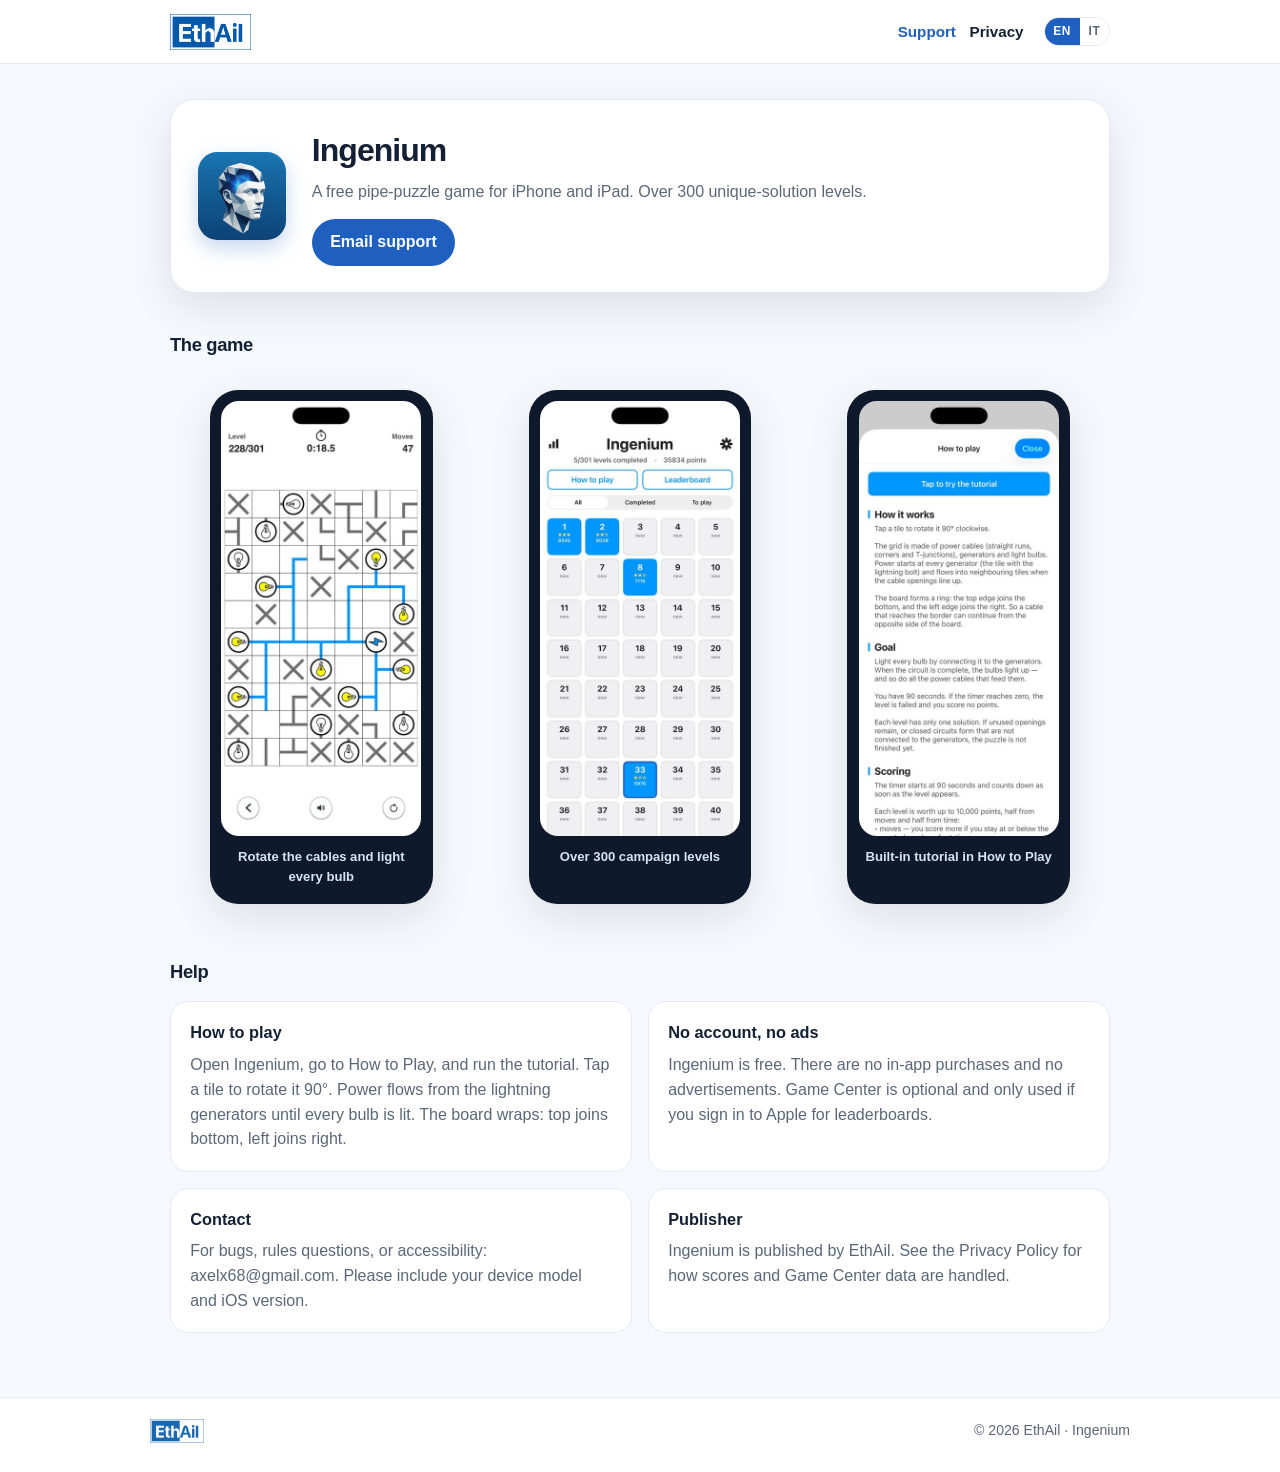
==== index.html @ fc9f34c7 "Add files via upload" ====
<!DOCTYPE html>
<html lang="en">
<head>
  <meta charset="utf-8">
  <meta name="viewport" content="width=device-width, initial-scale=1">
  <title>Ingenium — Support</title>
  <link rel="icon" href="assets/favicon.png">
  <link rel="apple-touch-icon" href="assets/app-icon.png">
  <link rel="stylesheet" href="styles.css">
</head>
<body>
  <header class="header">
    <div class="header-inner">
      <a class="brand" href="index.html" aria-label="EthAil">
        <img src="assets/ethail-logo.png" alt="EthAil">
      </a>
      <nav class="nav">
        <a class="active" href="index.html" data-en="Support" data-it="Supporto">Support</a>
        <a href="privacy.html">Privacy</a>
        <div class="lang" role="group" aria-label="Language">
          <button type="button" data-lang="en" class="on">EN</button>
          <button type="button" data-lang="it">IT</button>
        </div>
      </nav>
    </div>
  </header>

  <main class="wrap">
    <section class="hero">
      <img class="app-icon" src="assets/app-icon.png" alt="Ingenium">
      <div>
        <h1>Ingenium</h1>
        <p class="tag" data-en="A free pipe-puzzle game for iPhone and iPad. Over 300 unique-solution levels." data-it="Un puzzle di cavi gratuito per iPhone e iPad. Oltre 300 livelli a soluzione unica.">A free pipe-puzzle game for iPhone and iPad. Over 300 unique-solution levels.</p>
        <a class="cta" href="mailto:axelx68@gmail.com" data-en="Email support" data-it="Scrivi al supporto">Email support</a>
      </div>
    </section>

    <h2 class="section-title" data-en="The game" data-it="Il gioco">The game</h2>
    <div class="shots">
      <figure class="shot">
        <img src="assets/shot-gameplay.jpg" alt="Gameplay">
        <figcaption data-en="Rotate the cables and light every bulb" data-it="Ruota i cavi e accendi tutte le lampadine">Rotate the cables and light every bulb</figcaption>
      </figure>
      <figure class="shot">
        <img src="assets/shot-levels.jpg" alt="Level select">
        <figcaption data-en="Over 300 campaign levels" data-it="Oltre 300 livelli della campagna">Over 300 campaign levels</figcaption>
      </figure>
      <figure class="shot">
        <img src="assets/shot-howto.jpg" alt="How to play">
        <figcaption data-en="Built-in tutorial in How to Play" data-it="Tutorial in Come si gioca">Built-in tutorial in How to Play</figcaption>
      </figure>
    </div>

    <h2 class="section-title" data-en="Help" data-it="Aiuto">Help</h2>
    <div class="grid">
      <article class="card">
        <h2 data-en="How to play" data-it="Come si gioca">How to play</h2>
        <p data-en="Open Ingenium, go to How to Play, and run the tutorial. Tap a tile to rotate it 90°. Power flows from the lightning generators until every bulb is lit. The board wraps: top joins bottom, left joins right." data-it="Apri Ingenium, vai su Come si gioca e avvia il tutorial. Tocca una casella per ruotarla di 90°. L’energia parte dai generatori (fulmine) fino ad accendere tutte le lampadine. Il tabellone è un anello: alto tocca basso, sinistra tocca destra.">Open Ingenium, go to How to Play, and run the tutorial. Tap a tile to rotate it 90°. Power flows from the lightning generators until every bulb is lit. The board wraps: top joins bottom, left joins right.</p>
      </article>
      <article class="card">
        <h2 data-en="No account, no ads" data-it="Niente account, niente pubblicità">No account, no ads</h2>
        <p data-en="Ingenium is free. There are no in-app purchases and no advertisements. Game Center is optional and only used if you sign in to Apple for leaderboards." data-it="Ingenium è gratuito. Non ci sono acquisti in-app né pubblicità. Game Center è facoltativo e serve solo se accedi con Apple per le classifiche.">Ingenium is free. There are no in-app purchases and no advertisements. Game Center is optional and only used if you sign in to Apple for leaderboards.</p>
      </article>
      <article class="card">
        <h2 data-en="Contact" data-it="Contatti">Contact</h2>
        <p data-en="For bugs, rules questions, or accessibility: axelx68@gmail.com. Please include your device model and iOS version." data-it="Per bug, regole o accessibilità: axelx68@gmail.com. Indica modello del dispositivo e versione di iOS.">For bugs, rules questions, or accessibility: axelx68@gmail.com. Please include your device model and iOS version.</p>
      </article>
      <article class="card">
        <h2 data-en="Publisher" data-it="Editore">Publisher</h2>
        <p data-en="Ingenium is published by EthAil. See the Privacy Policy for how scores and Game Center data are handled." data-it="Ingenium è pubblicato da EthAil. Consulta l’informativa privacy per punteggi e dati Game Center.">Ingenium is published by EthAil. See the Privacy Policy for how scores and Game Center data are handled.</p>
      </article>
    </div>
  </main>

  <footer class="footer">
    <div class="footer-inner">
      <img src="assets/ethail-logo.png" alt="EthAil">
      <span>© 2026 EthAil · Ingenium</span>
    </div>
  </footer>
  <script src="site.js"></script>
</body>
</html>
---- styles.css ----
:root {
  --blue: #1f5fbf;
  --blue-dark: #164a96;
  --ink: #142033;
  --muted: #5b6778;
  --line: #e4eaf2;
  --bg: #f5f8fc;
  --card: #ffffff;
  --radius: 18px;
  --shadow: 0 14px 40px rgba(20, 32, 51, 0.10);
}

* { box-sizing: border-box; }
html, body { margin: 0; }
body {
  font-family: -apple-system, BlinkMacSystemFont, "Segoe UI", Helvetica, Arial, sans-serif;
  color: var(--ink);
  background: var(--bg);
  line-height: 1.55;
}

a { color: var(--blue); text-decoration: none; }
a:hover { text-decoration: underline; }

.header {
  background: #fff;
  border-bottom: 1px solid var(--line);
  position: sticky;
  top: 0;
  z-index: 10;
}
.header-inner {
  max-width: 980px;
  margin: 0 auto;
  padding: 0.85rem 1.25rem;
  display: flex;
  align-items: center;
  justify-content: space-between;
  gap: 1rem;
}
.brand img {
  display: block;
  height: 36px;
  width: auto;
}
.nav {
  display: flex;
  align-items: center;
  gap: 0.85rem;
  font-size: 0.95rem;
  font-weight: 600;
}
.nav a { color: var(--ink); }
.nav a.active { color: var(--blue); }
.lang {
  display: inline-flex;
  border: 1px solid var(--line);
  border-radius: 999px;
  overflow: hidden;
  margin-left: 0.4rem;
}
.lang button {
  border: 0;
  background: #fff;
  color: var(--muted);
  font: inherit;
  font-size: 0.75rem;
  font-weight: 700;
  letter-spacing: 0.04em;
  padding: 0.28rem 0.55rem;
  cursor: pointer;
}
.lang button.on {
  background: var(--blue);
  color: #fff;
}

.wrap { max-width: 980px; margin: 0 auto; padding: 2.2rem 1.25rem 4rem; }

.hero {
  display: grid;
  grid-template-columns: auto 1fr;
  gap: 1.4rem 1.6rem;
  align-items: center;
  background: var(--card);
  border: 1px solid var(--line);
  border-radius: 24px;
  padding: 1.6rem 1.7rem;
  box-shadow: var(--shadow);
}
.app-icon {
  width: 88px;
  height: 88px;
  border-radius: 22%;
  box-shadow: 0 8px 20px rgba(31, 95, 191, 0.25);
}
.hero h1 { margin: 0 0 0.25rem; font-size: 2rem; letter-spacing: -0.03em; }
.hero .tag { margin: 0 0 0.9rem; color: var(--muted); }
.cta {
  display: inline-block;
  background: var(--blue);
  color: #fff !important;
  text-decoration: none !important;
  font-weight: 650;
  border-radius: 999px;
  padding: 0.7rem 1.15rem;
}
.cta:hover { background: var(--blue-dark); }

.section-title {
  margin: 2.4rem 0 0.9rem;
  font-size: 1.15rem;
  letter-spacing: -0.02em;
}

.shots {
  display: grid;
  grid-template-columns: repeat(3, 1fr);
  gap: 1rem;
}
.shot {
  background: #0e1a2b;
  border-radius: 28px;
  padding: 0.7rem 0.7rem 1rem;
  text-align: center;
  color: #d5e4f5;
  box-shadow: var(--shadow);
}
.shot img {
  width: 100%;
  height: auto;
  border-radius: 18px;
  display: block;
}
.shot figcaption {
  margin-top: 0.7rem;
  font-size: 0.82rem;
  font-weight: 600;
}

.grid {
  display: grid;
  grid-template-columns: 1fr 1fr;
  gap: 1rem;
}
.card {
  background: var(--card);
  border: 1px solid var(--line);
  border-radius: var(--radius);
  padding: 1.15rem 1.2rem;
}
.card h2 { margin: 0 0 0.45rem; font-size: 1.02rem; }
.card p { margin: 0; color: var(--muted); }
.card p + p { margin-top: 0.7rem; }

.article {
  background: var(--card);
  border: 1px solid var(--line);
  border-radius: 24px;
  padding: 1.7rem 1.6rem 2rem;
  box-shadow: var(--shadow);
}
.article h1 { margin: 0 0 0.35rem; font-size: 1.85rem; letter-spacing: -0.03em; }
.article .meta { margin: 0 0 1.4rem; color: var(--muted); }
.article h2 { margin: 1.5rem 0 0.4rem; font-size: 1.05rem; }
.article p { color: #334155; }
code { font-size: 0.9em; }

.footer {
  border-top: 1px solid var(--line);
  background: #fff;
  padding: 1.3rem 1.25rem 1.8rem;
  color: var(--muted);
  font-size: 0.88rem;
}
.footer-inner {
  max-width: 980px;
  margin: 0 auto;
  display: flex;
  justify-content: space-between;
  gap: 1rem;
  align-items: center;
}
.footer img { height: 24px; width: auto; opacity: 0.9; }

[hidden] { display: none !important; }

@media (max-width: 760px) {
  .hero { grid-template-columns: 1fr; }
  .shots, .grid { grid-template-columns: 1fr; }
  .header-inner { flex-wrap: wrap; }
  .brand img { height: 30px; }
  .footer-inner { flex-direction: column; align-items: flex-start; }
}
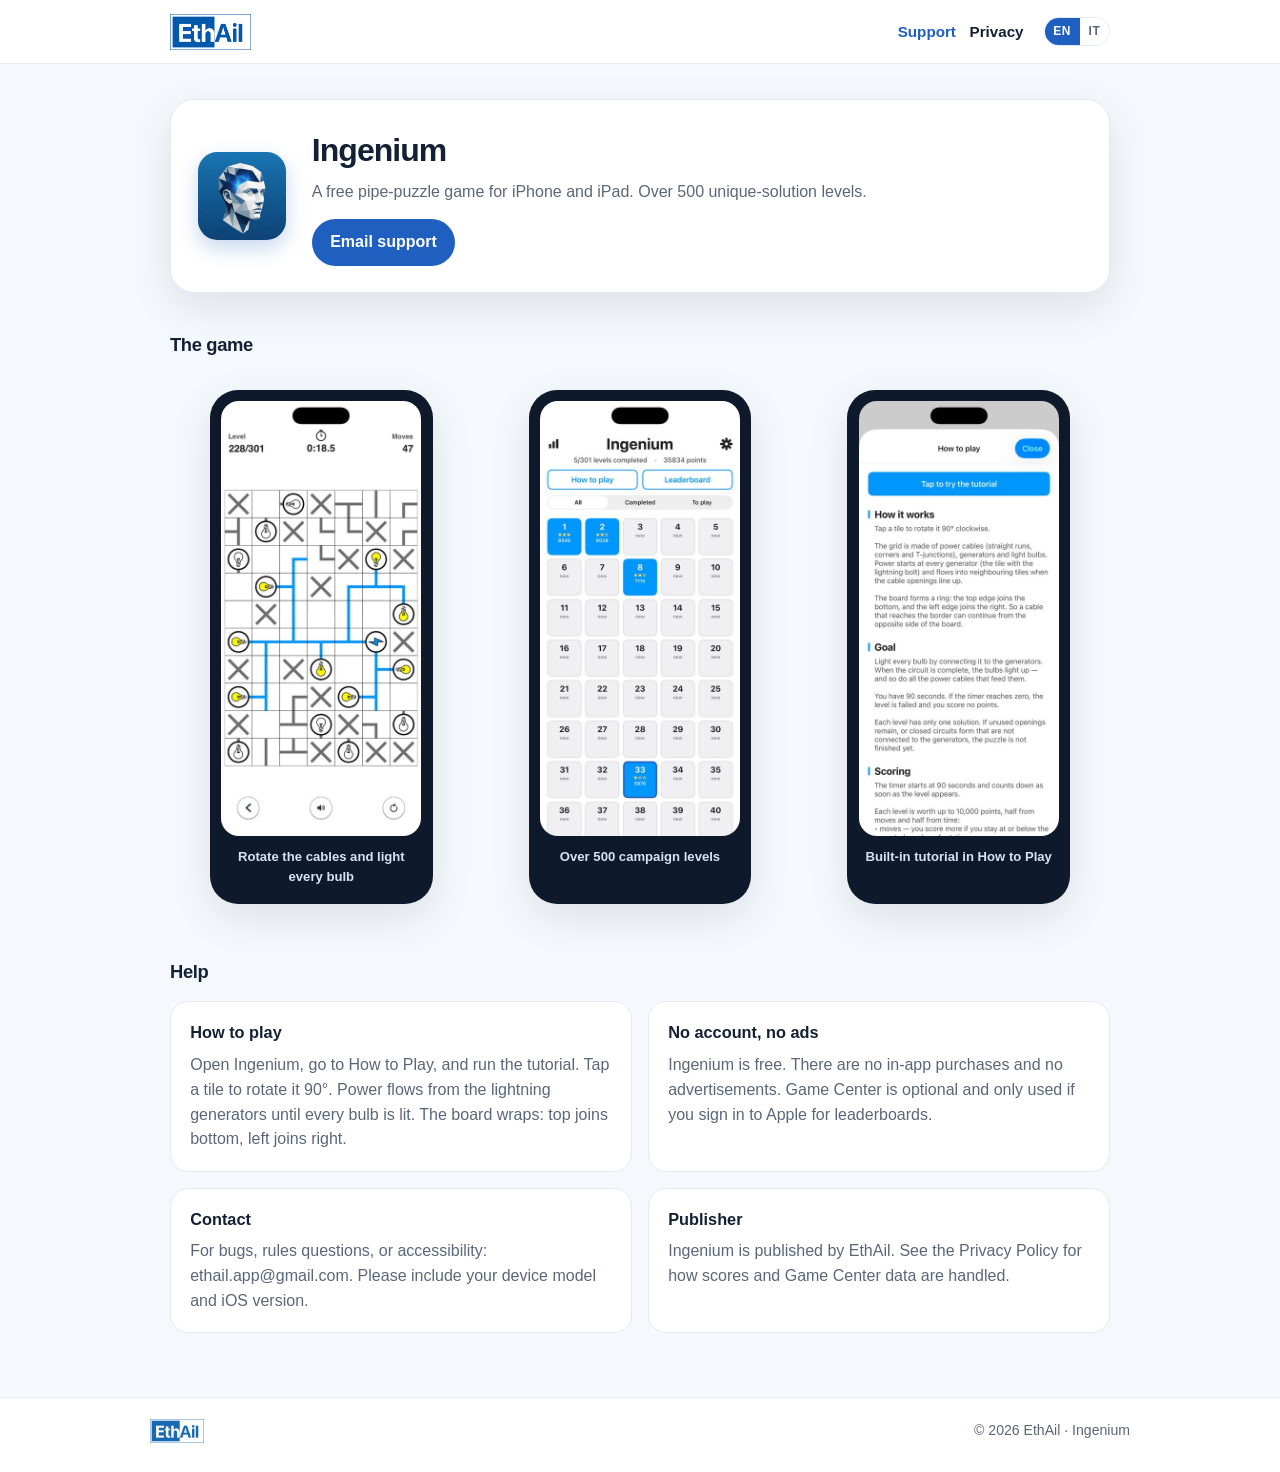
==== commit 77f7f851: "Update contact email and level count on the support pages." ====
--- a/index.html
+++ b/index.html
@@ -30,8 +30,8 @@
       <img class="app-icon" src="assets/app-icon.png" alt="Ingenium">
       <div>
         <h1>Ingenium</h1>
-        <p class="tag" data-en="A free pipe-puzzle game for iPhone and iPad. Over 300 unique-solution levels." data-it="Un puzzle di cavi gratuito per iPhone e iPad. Oltre 300 livelli a soluzione unica.">A free pipe-puzzle game for iPhone and iPad. Over 300 unique-solution levels.</p>
-        <a class="cta" href="mailto:axelx68@gmail.com" data-en="Email support" data-it="Scrivi al supporto">Email support</a>
+        <p class="tag" data-en="A free pipe-puzzle game for iPhone and iPad. Over 500 unique-solution levels." data-it="Un puzzle di cavi gratuito per iPhone e iPad. Oltre 500 livelli a soluzione unica.">A free pipe-puzzle game for iPhone and iPad. Over 500 unique-solution levels.</p>
+        <a class="cta" href="mailto:ethail.app@gmail.com" data-en="Email support" data-it="Scrivi al supporto">Email support</a>
       </div>
     </section>
 
@@ -43,7 +43,7 @@
       </figure>
       <figure class="shot">
         <img src="assets/shot-levels.jpg" alt="Level select">
-        <figcaption data-en="Over 300 campaign levels" data-it="Oltre 300 livelli della campagna">Over 300 campaign levels</figcaption>
+        <figcaption data-en="Over 500 campaign levels" data-it="Oltre 500 livelli della campagna">Over 500 campaign levels</figcaption>
       </figure>
       <figure class="shot">
         <img src="assets/shot-howto.jpg" alt="How to play">
@@ -63,7 +63,7 @@
       </article>
       <article class="card">
         <h2 data-en="Contact" data-it="Contatti">Contact</h2>
-        <p data-en="For bugs, rules questions, or accessibility: axelx68@gmail.com. Please include your device model and iOS version." data-it="Per bug, regole o accessibilità: axelx68@gmail.com. Indica modello del dispositivo e versione di iOS.">For bugs, rules questions, or accessibility: axelx68@gmail.com. Please include your device model and iOS version.</p>
+        <p data-en="For bugs, rules questions, or accessibility: ethail.app@gmail.com. Please include your device model and iOS version." data-it="Per bug, regole o accessibilità: ethail.app@gmail.com. Indica modello del dispositivo e versione di iOS.">For bugs, rules questions, or accessibility: ethail.app@gmail.com. Please include your device model and iOS version.</p>
       </article>
       <article class="card">
         <h2 data-en="Publisher" data-it="Editore">Publisher</h2>
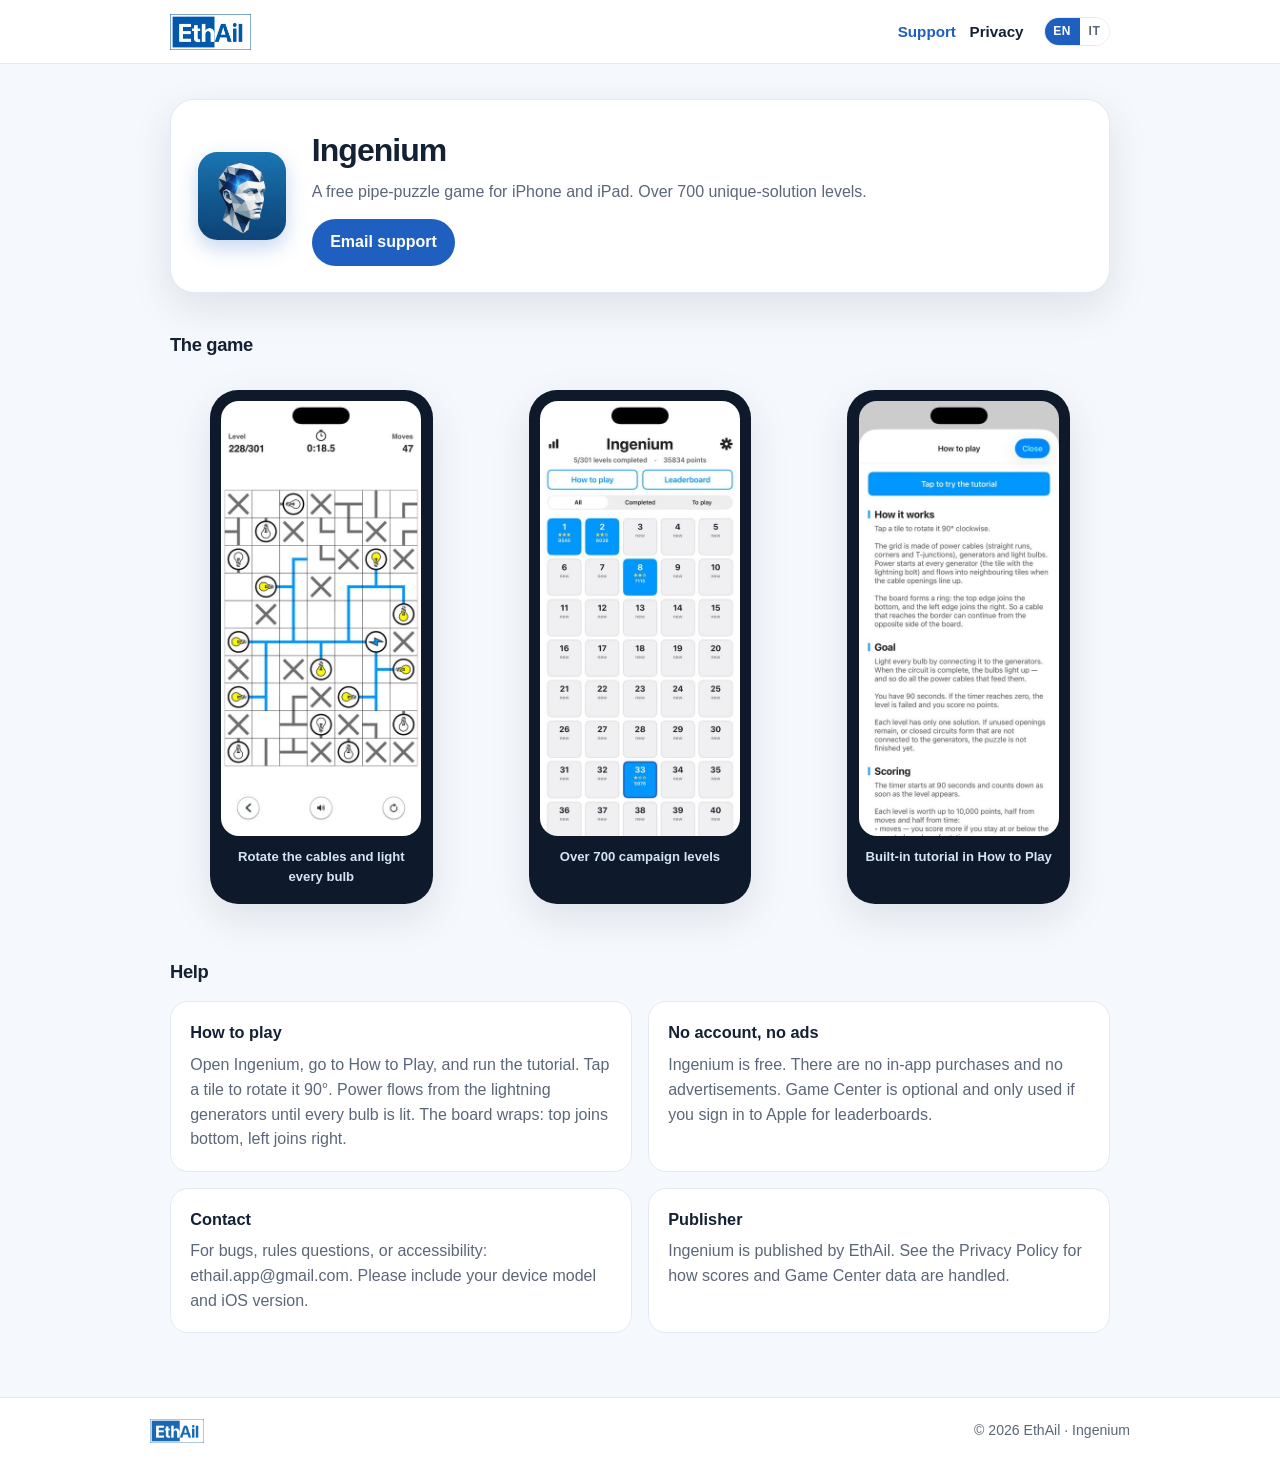
==== commit 7b8dc6e8: "Add files via upload" ====
--- a/index.html
+++ b/index.html
@@ -30,7 +30,7 @@
       <img class="app-icon" src="assets/app-icon.png" alt="Ingenium">
       <div>
         <h1>Ingenium</h1>
-        <p class="tag" data-en="A free pipe-puzzle game for iPhone and iPad. Over 500 unique-solution levels." data-it="Un puzzle di cavi gratuito per iPhone e iPad. Oltre 500 livelli a soluzione unica.">A free pipe-puzzle game for iPhone and iPad. Over 500 unique-solution levels.</p>
+        <p class="tag" data-en="A free pipe-puzzle game for iPhone and iPad. Over 700 unique-solution levels." data-it="Un puzzle di cavi gratuito per iPhone e iPad. Oltre 700 livelli a soluzione unica.">A free pipe-puzzle game for iPhone and iPad. Over 700 unique-solution levels.</p>
         <a class="cta" href="mailto:ethail.app@gmail.com" data-en="Email support" data-it="Scrivi al supporto">Email support</a>
       </div>
     </section>
@@ -43,7 +43,7 @@
       </figure>
       <figure class="shot">
         <img src="assets/shot-levels.jpg" alt="Level select">
-        <figcaption data-en="Over 500 campaign levels" data-it="Oltre 500 livelli della campagna">Over 500 campaign levels</figcaption>
+        <figcaption data-en="Over 700 campaign levels" data-it="Oltre 700 livelli della campagna">Over 700 campaign levels</figcaption>
       </figure>
       <figure class="shot">
         <img src="assets/shot-howto.jpg" alt="How to play">
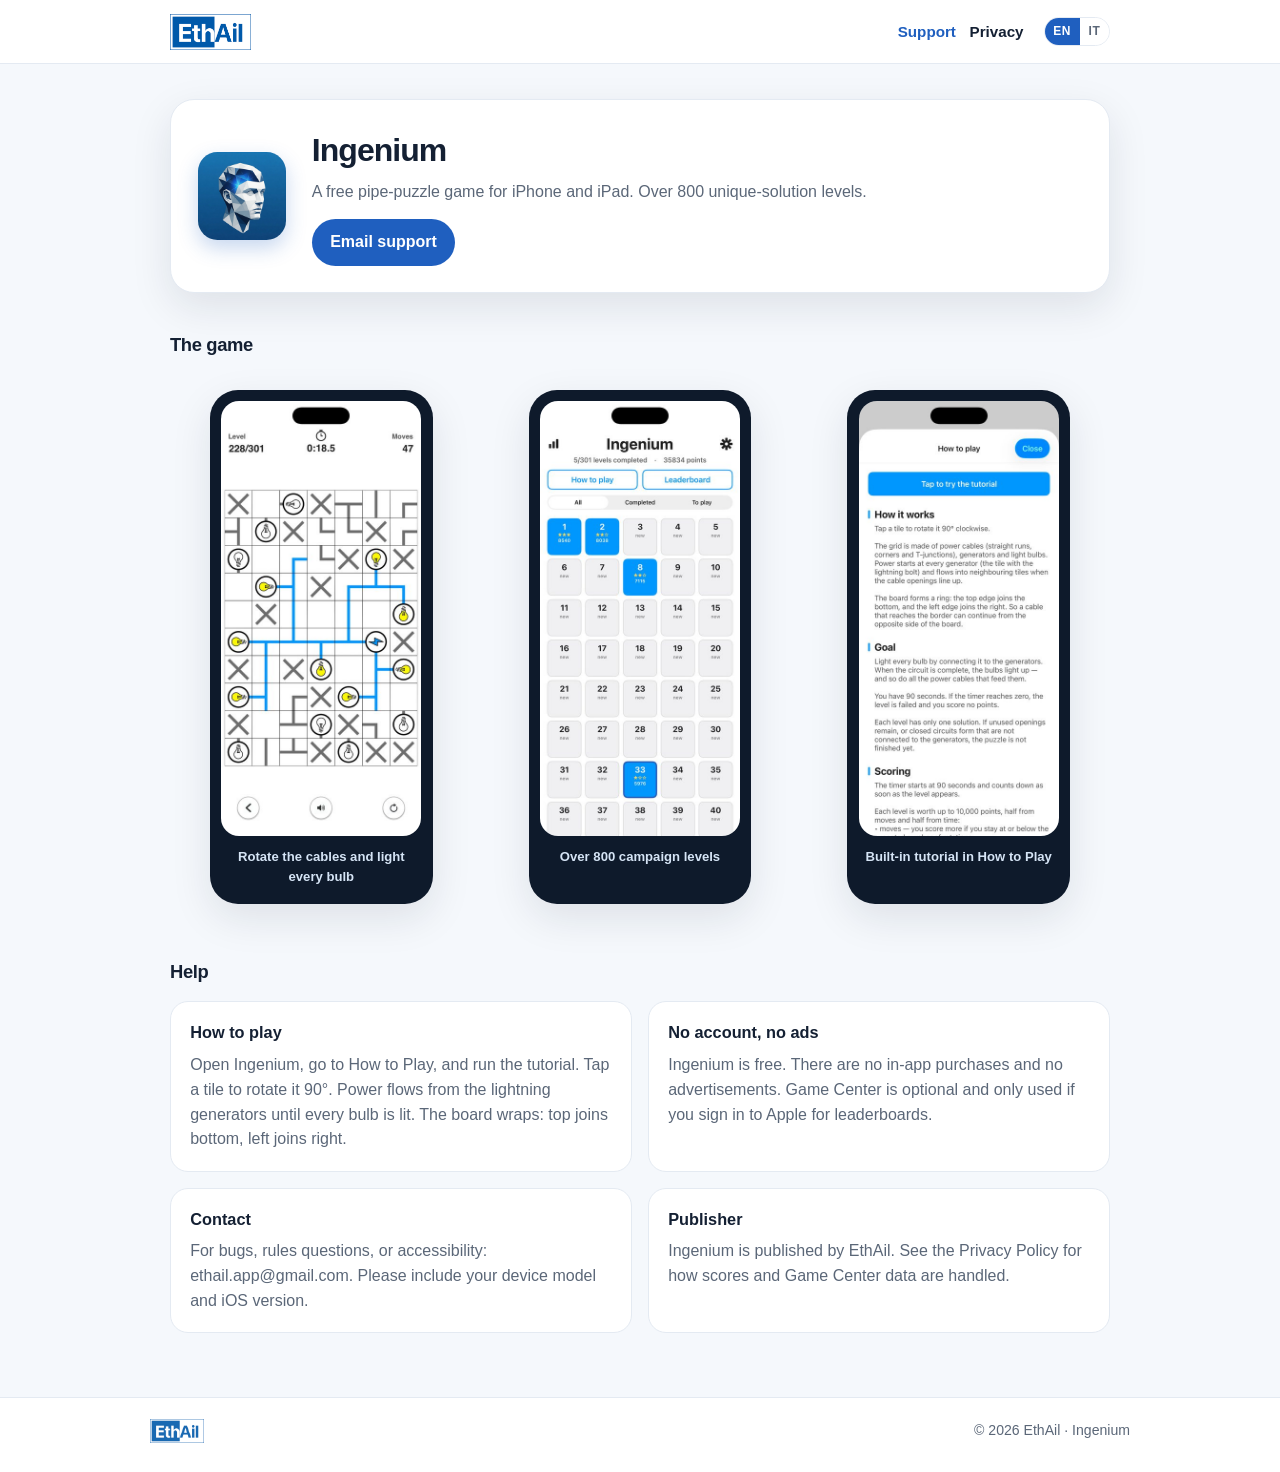
==== commit b8271e5a: "Add files via upload" ====
--- a/index.html
+++ b/index.html
@@ -30,7 +30,7 @@
       <img class="app-icon" src="assets/app-icon.png" alt="Ingenium">
       <div>
         <h1>Ingenium</h1>
-        <p class="tag" data-en="A free pipe-puzzle game for iPhone and iPad. Over 700 unique-solution levels." data-it="Un puzzle di cavi gratuito per iPhone e iPad. Oltre 700 livelli a soluzione unica.">A free pipe-puzzle game for iPhone and iPad. Over 700 unique-solution levels.</p>
+        <p class="tag" data-en="A free pipe-puzzle game for iPhone and iPad. Over 800 unique-solution levels." data-it="Un puzzle di cavi gratuito per iPhone e iPad. Oltre 800 livelli a soluzione unica.">A free pipe-puzzle game for iPhone and iPad. Over 800 unique-solution levels.</p>
         <a class="cta" href="mailto:ethail.app@gmail.com" data-en="Email support" data-it="Scrivi al supporto">Email support</a>
       </div>
     </section>
@@ -43,7 +43,7 @@
       </figure>
       <figure class="shot">
         <img src="assets/shot-levels.jpg" alt="Level select">
-        <figcaption data-en="Over 700 campaign levels" data-it="Oltre 700 livelli della campagna">Over 700 campaign levels</figcaption>
+        <figcaption data-en="Over 800 campaign levels" data-it="Oltre 800 livelli della campagna">Over 800 campaign levels</figcaption>
       </figure>
       <figure class="shot">
         <img src="assets/shot-howto.jpg" alt="How to play">
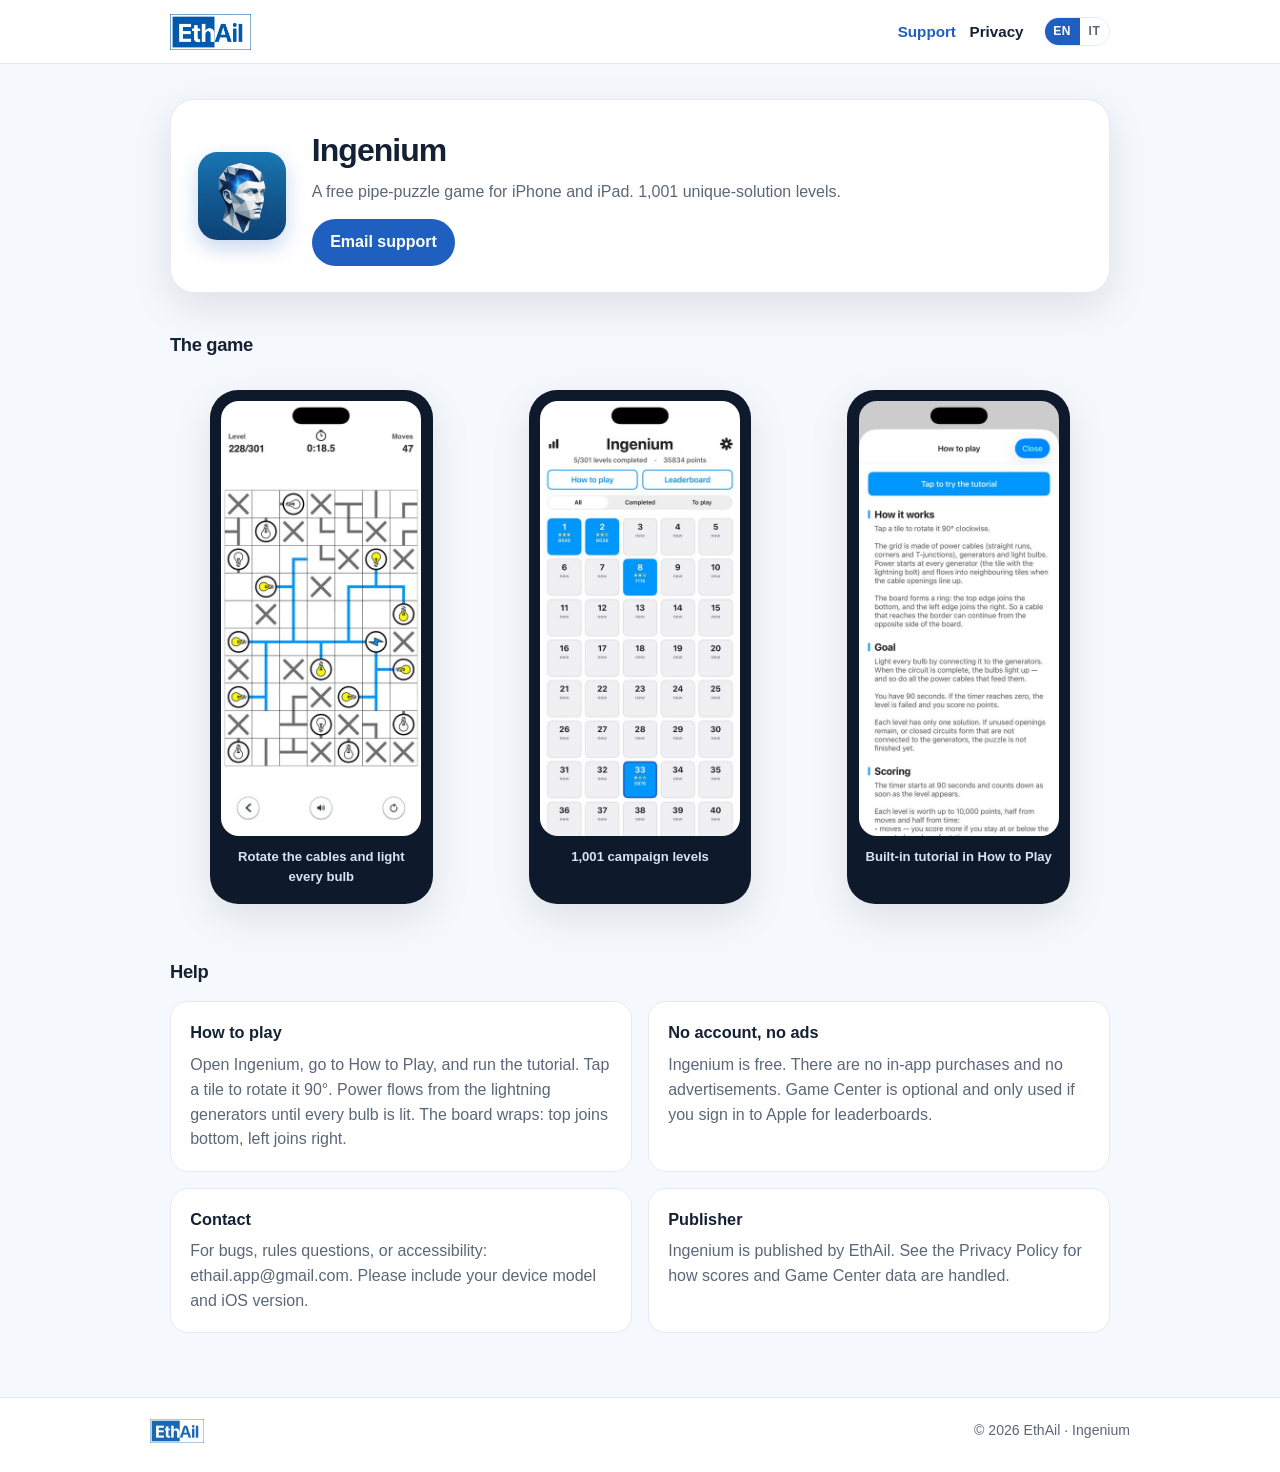
==== commit 1975e089: "Add files via upload" ====
--- a/index.html
+++ b/index.html
@@ -30,7 +30,7 @@
       <img class="app-icon" src="assets/app-icon.png" alt="Ingenium">
       <div>
         <h1>Ingenium</h1>
-        <p class="tag" data-en="A free pipe-puzzle game for iPhone and iPad. Over 800 unique-solution levels." data-it="Un puzzle di cavi gratuito per iPhone e iPad. Oltre 800 livelli a soluzione unica.">A free pipe-puzzle game for iPhone and iPad. Over 800 unique-solution levels.</p>
+        <p class="tag" data-en="A free pipe-puzzle game for iPhone and iPad. 1,001 unique-solution levels." data-it="Un puzzle di cavi gratuito per iPhone e iPad. 1.001 livelli a soluzione unica.">A free pipe-puzzle game for iPhone and iPad. 1,001 unique-solution levels.</p>
         <a class="cta" href="mailto:ethail.app@gmail.com" data-en="Email support" data-it="Scrivi al supporto">Email support</a>
       </div>
     </section>
@@ -43,7 +43,7 @@
       </figure>
       <figure class="shot">
         <img src="assets/shot-levels.jpg" alt="Level select">
-        <figcaption data-en="Over 800 campaign levels" data-it="Oltre 800 livelli della campagna">Over 800 campaign levels</figcaption>
+        <figcaption data-en="1,001 campaign levels" data-it="1.001 livelli della campagna">1,001 campaign levels</figcaption>
       </figure>
       <figure class="shot">
         <img src="assets/shot-howto.jpg" alt="How to play">
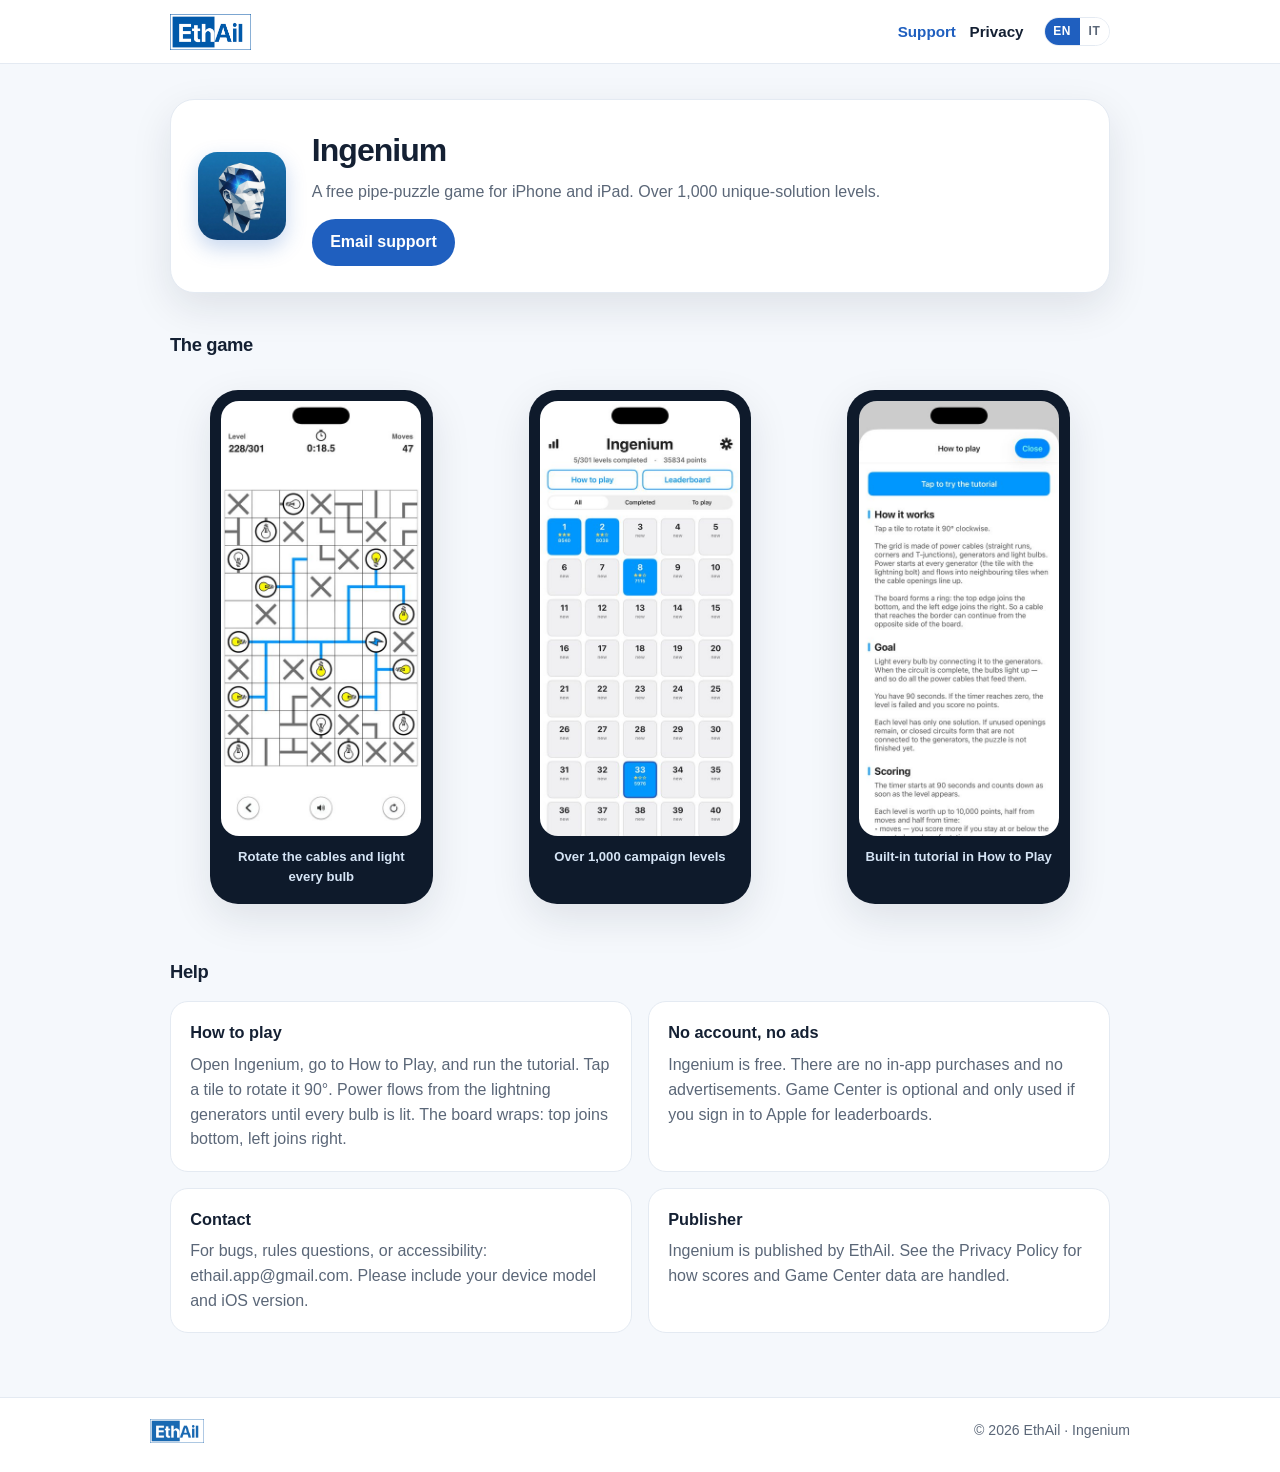
==== commit 42449148: "Add files via upload" ====
--- a/index.html
+++ b/index.html
@@ -30,7 +30,7 @@
       <img class="app-icon" src="assets/app-icon.png" alt="Ingenium">
       <div>
         <h1>Ingenium</h1>
-        <p class="tag" data-en="A free pipe-puzzle game for iPhone and iPad. 1,001 unique-solution levels." data-it="Un puzzle di cavi gratuito per iPhone e iPad. 1.001 livelli a soluzione unica.">A free pipe-puzzle game for iPhone and iPad. 1,001 unique-solution levels.</p>
+        <p class="tag" data-en="A free pipe-puzzle game for iPhone and iPad. Over 1,000 unique-solution levels." data-it="Un puzzle di cavi gratuito per iPhone e iPad. Oltre 1.000 livelli a soluzione unica.">A free pipe-puzzle game for iPhone and iPad. Over 1,000 unique-solution levels.</p>
         <a class="cta" href="mailto:ethail.app@gmail.com" data-en="Email support" data-it="Scrivi al supporto">Email support</a>
       </div>
     </section>
@@ -43,7 +43,7 @@
       </figure>
       <figure class="shot">
         <img src="assets/shot-levels.jpg" alt="Level select">
-        <figcaption data-en="1,001 campaign levels" data-it="1.001 livelli della campagna">1,001 campaign levels</figcaption>
+        <figcaption data-en="Over 1,000 campaign levels" data-it="Oltre 1.000 livelli della campagna">Over 1,000 campaign levels</figcaption>
       </figure>
       <figure class="shot">
         <img src="assets/shot-howto.jpg" alt="How to play">
